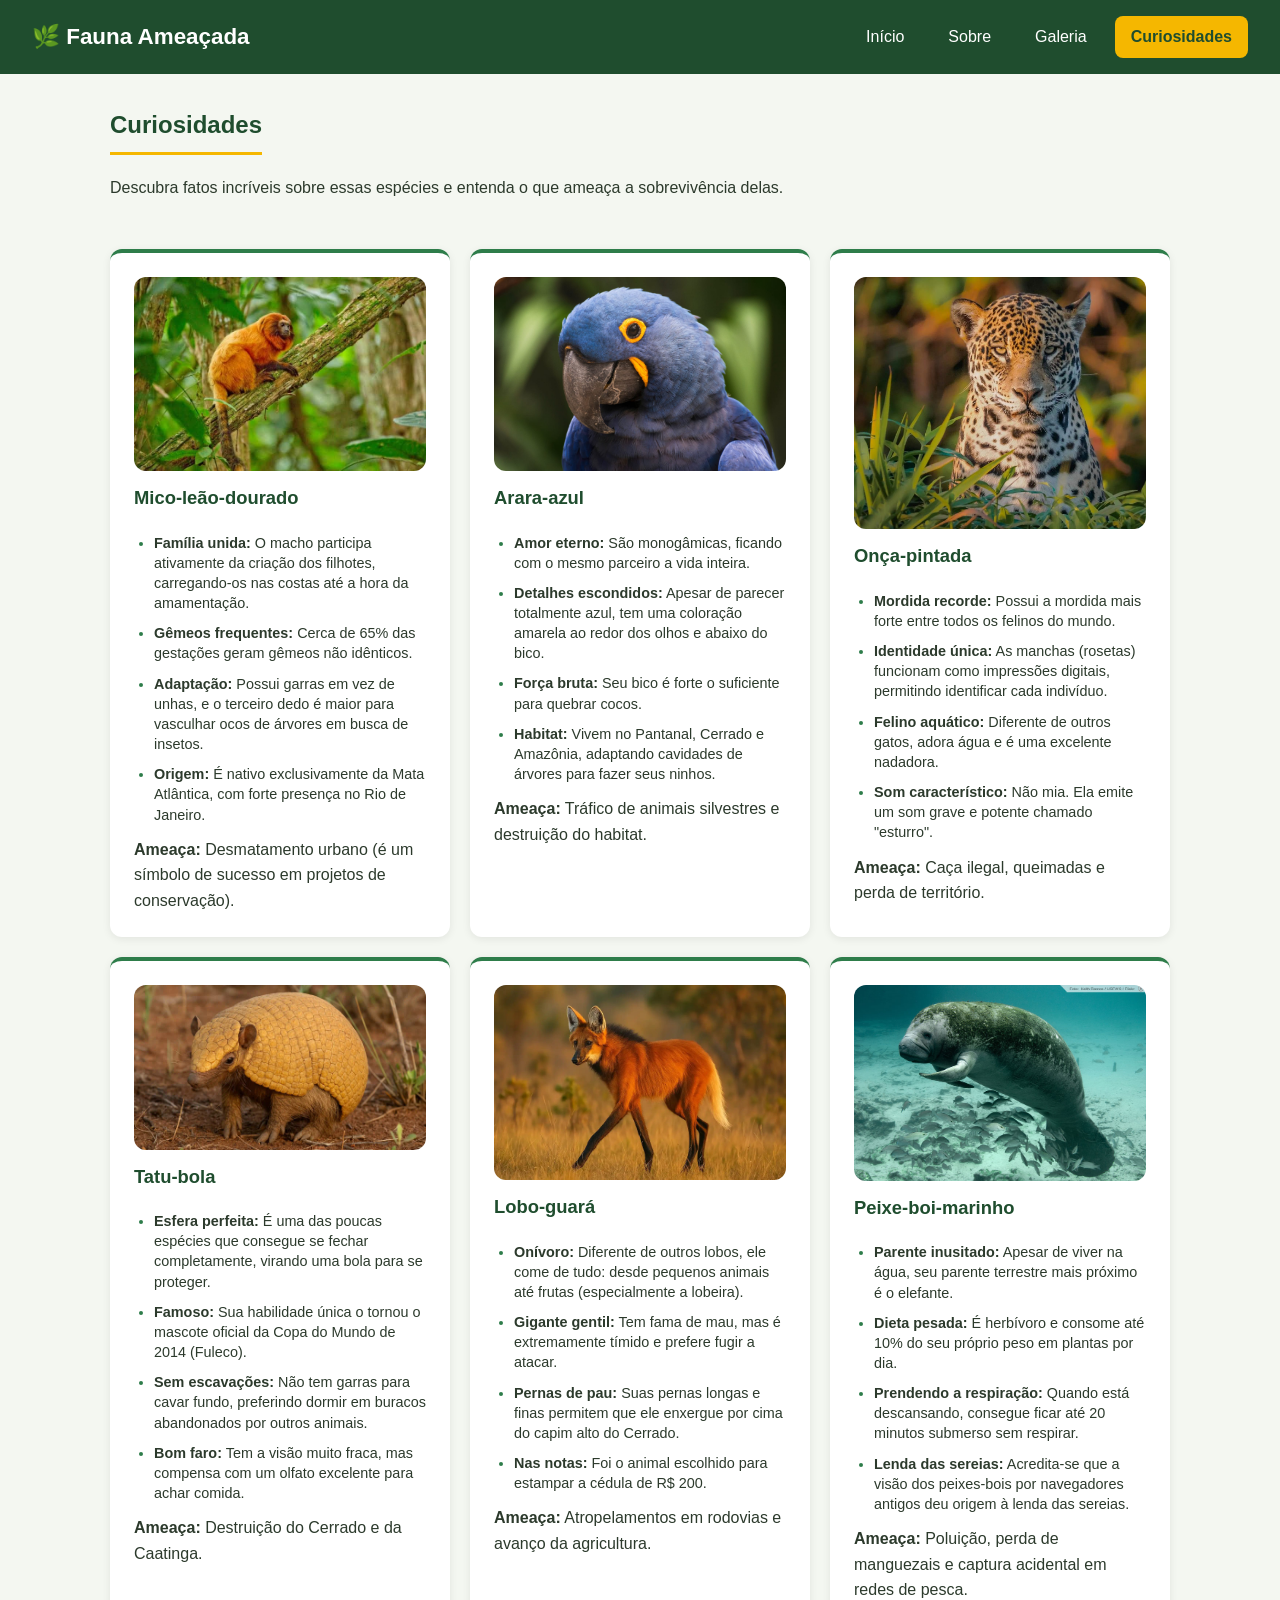
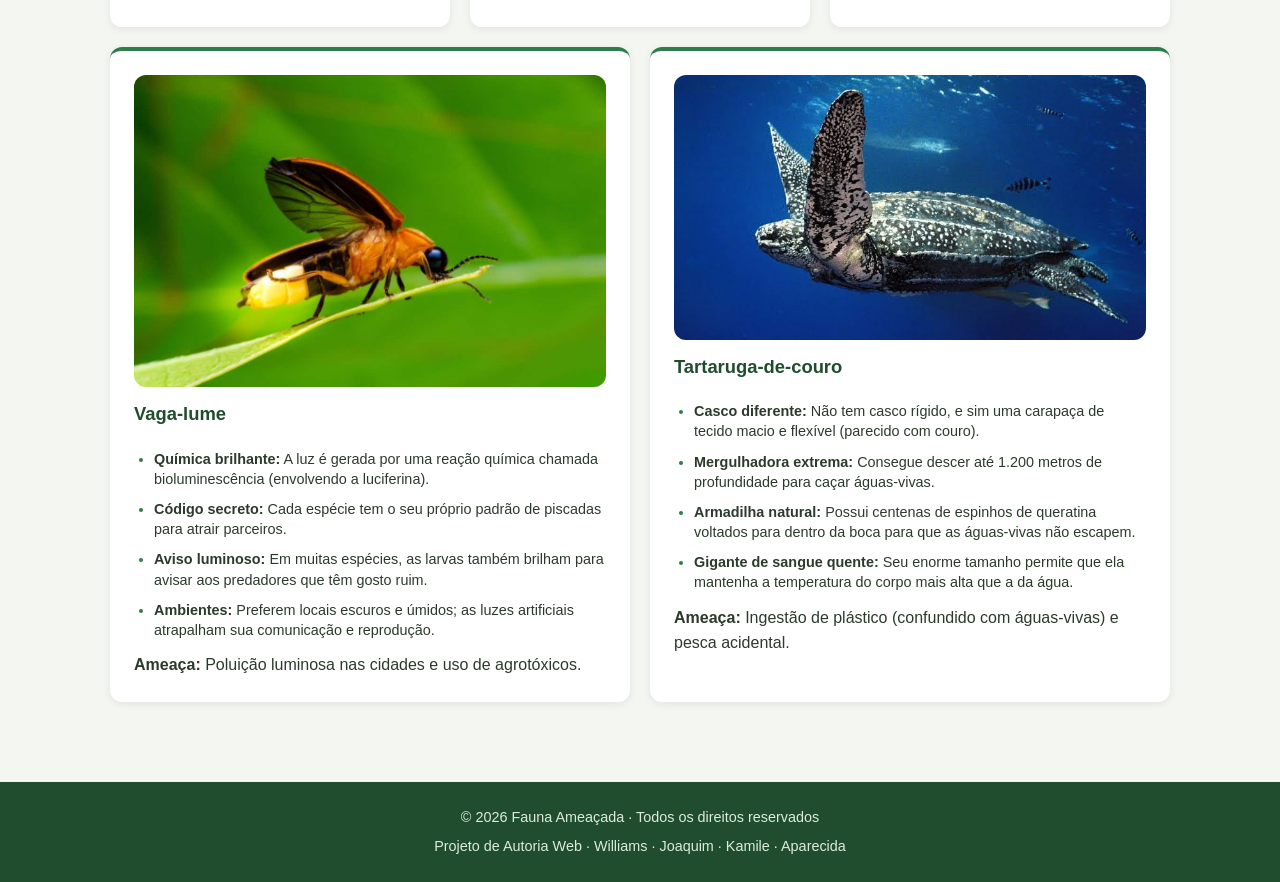
==== curiosidades.html @ 23c5c0a1 "Criar curiosidades.html" ====
<!DOCTYPE html>
<html lang="pt-BR">
<head>
    <meta charset="UTF-8">
    <meta name="viewport" content="width=device-width, initial-scale=1.0">
    <title>Animais brasileiros em extinção · Curiosidades</title>
    <link rel="stylesheet" href="style/style.css">
</head>
<body>
    <header class="site-header">
        <div class="logo">
            <a href="index.html">🌿 Fauna Ameaçada</a>
        </div>
        <nav class="menu">
            <ul>
                <li><a href="index.html">Início</a></li>
                <li><a href="sobre.html">Sobre</a></li>
                <li><a href="galeria.html">Galeria</a></li>
                <li><a class="ativo" href="curiosidades.html">Curiosidades</a></li>
            </ul>
        </nav>
    </header>

    <main>
        <section class="secao">
            <h1>Curiosidades</h1>
            <p>Descubra fatos incríveis sobre essas espécies e entenda o que ameaça a sobrevivência delas.</p>
        </section>

        <section class="secao">
            <div class="cards">

                <article class="card">
                    <img src="imgs/animais/mico-leao-dourado.jpeg" alt="Mico-leão-dourado" class="card-img">
                    <h3>Mico-leão-dourado</h3>
                    <ul>
                        <li><strong>Família unida:</strong> O macho participa ativamente da criação dos filhotes, carregando-os nas costas até a hora da amamentação.</li>
                        <li><strong>Gêmeos frequentes:</strong> Cerca de 65% das gestações geram gêmeos não idênticos.</li>
                        <li><strong>Adaptação:</strong> Possui garras em vez de unhas, e o terceiro dedo é maior para vasculhar ocos de árvores em busca de insetos.</li>
                        <li><strong>Origem:</strong> É nativo exclusivamente da Mata Atlântica, com forte presença no Rio de Janeiro.</li>
                    </ul>
                    <p class="ameaca"><b>Ameaça:</b> Desmatamento urbano (é um símbolo de sucesso em projetos de conservação).</p>
                </article>

                <article class="card">
                    <img src="imgs/animais/arara-azul.jpeg" alt="Arara-azul" class="card-img">
                    <h3>Arara-azul</h3>
                    <ul>
                        <li><strong>Amor eterno:</strong> São monogâmicas, ficando com o mesmo parceiro a vida inteira.</li>
                        <li><strong>Detalhes escondidos:</strong> Apesar de parecer totalmente azul, tem uma coloração amarela ao redor dos olhos e abaixo do bico.</li>
                        <li><strong>Força bruta:</strong> Seu bico é forte o suficiente para quebrar cocos.</li>
                        <li><strong>Habitat:</strong> Vivem no Pantanal, Cerrado e Amazônia, adaptando cavidades de árvores para fazer seus ninhos.</li>
                    </ul>
                    <p class="ameaca"><b>Ameaça:</b> Tráfico de animais silvestres e destruição do habitat.</p>
                </article>

                <article class="card">
                    <img src="imgs/animais/onca-pintada.jpeg" alt="Onça-pintada" class="card-img">
                    <h3>Onça-pintada</h3>
                    <ul>
                        <li><strong>Mordida recorde:</strong> Possui a mordida mais forte entre todos os felinos do mundo.</li>
                        <li><strong>Identidade única:</strong> As manchas (rosetas) funcionam como impressões digitais, permitindo identificar cada indivíduo.</li>
                        <li><strong>Felino aquático:</strong> Diferente de outros gatos, adora água e é uma excelente nadadora.</li>
                        <li><strong>Som característico:</strong> Não mia. Ela emite um som grave e potente chamado "esturro".</li>
                    </ul>
                    <p class="ameaca"><b>Ameaça:</b> Caça ilegal, queimadas e perda de território.</p>
                </article>

                <article class="card">
                    <img src="imgs/animais/tatu-bola.jpeg" alt="Tatu-bola" class="card-img">
                    <h3>Tatu-bola</h3>
                    <ul>
                        <li><strong>Esfera perfeita:</strong> É uma das poucas espécies que consegue se fechar completamente, virando uma bola para se proteger.</li>
                        <li><strong>Famoso:</strong> Sua habilidade única o tornou o mascote oficial da Copa do Mundo de 2014 (Fuleco).</li>
                        <li><strong>Sem escavações:</strong> Não tem garras para cavar fundo, preferindo dormir em buracos abandonados por outros animais.</li>
                        <li><strong>Bom faro:</strong> Tem a visão muito fraca, mas compensa com um olfato excelente para achar comida.</li>
                    </ul>
                    <p class="ameaca"><b>Ameaça:</b> Destruição do Cerrado e da Caatinga.</p>
                </article>

                <article class="card">
                    <img src="imgs/animais/lobo-guara.jpeg" alt="Lobo-guará" class="card-img">
                    <h3>Lobo-guará</h3>
                    <ul>
                        <li><strong>Onívoro:</strong> Diferente de outros lobos, ele come de tudo: desde pequenos animais até frutas (especialmente a lobeira).</li>
                        <li><strong>Gigante gentil:</strong> Tem fama de mau, mas é extremamente tímido e prefere fugir a atacar.</li>
                        <li><strong>Pernas de pau:</strong> Suas pernas longas e finas permitem que ele enxergue por cima do capim alto do Cerrado.</li>
                        <li><strong>Nas notas:</strong> Foi o animal escolhido para estampar a cédula de R$ 200.</li>
                    </ul>
                    <p class="ameaca"><b>Ameaça:</b> Atropelamentos em rodovias e avanço da agricultura.</p>
                </article>

                <article class="card">
                    <img src="imgs/animais/peixe-boi.jpeg" alt="Peixe-boi-marinho" class="card-img">
                    <h3>Peixe-boi-marinho</h3>
                    <ul>
                        <li><strong>Parente inusitado:</strong> Apesar de viver na água, seu parente terrestre mais próximo é o elefante.</li>
                        <li><strong>Dieta pesada:</strong> É herbívoro e consome até 10% do seu próprio peso em plantas por dia.</li>
                        <li><strong>Prendendo a respiração:</strong> Quando está descansando, consegue ficar até 20 minutos submerso sem respirar.</li>
                        <li><strong>Lenda das sereias:</strong> Acredita-se que a visão dos peixes-bois por navegadores antigos deu origem à lenda das sereias.</li>
                    </ul>
                    <p class="ameaca"><b>Ameaça:</b> Poluição, perda de manguezais e captura acidental em redes de pesca.</p>
                </article>

                <article class="card">
                    <img src="imgs/animais/vaga-lume.jpeg" alt="Vaga-lume" class="card-img">
                    <h3>Vaga-lume</h3>
                    <ul>
                        <li><strong>Química brilhante:</strong> A luz é gerada por uma reação química chamada bioluminescência (envolvendo a luciferina).</li>
                        <li><strong>Código secreto:</strong> Cada espécie tem o seu próprio padrão de piscadas para atrair parceiros.</li>
                        <li><strong>Aviso luminoso:</strong> Em muitas espécies, as larvas também brilham para avisar aos predadores que têm gosto ruim.</li>
                        <li><strong>Ambientes:</strong> Preferem locais escuros e úmidos; as luzes artificiais atrapalham sua comunicação e reprodução.</li>
                    </ul>
                    <p class="ameaca"><b>Ameaça:</b> Poluição luminosa nas cidades e uso de agrotóxicos.</p>
                </article>

                <article class="card">
                    <img src="imgs/animais/tartaruga-de-couro.jpeg" alt="Tartaruga-de-couro" class="card-img">
                    <h3>Tartaruga-de-couro</h3>
                    <ul>
                        <li><strong>Casco diferente:</strong> Não tem casco rígido, e sim uma carapaça de tecido macio e flexível (parecido com couro).</li>
                        <li><strong>Mergulhadora extrema:</strong> Consegue descer até 1.200 metros de profundidade para caçar águas-vivas.</li>
                        <li><strong>Armadilha natural:</strong> Possui centenas de espinhos de queratina voltados para dentro da boca para que as águas-vivas não escapem.</li>
                        <li><strong>Gigante de sangue quente:</strong> Seu enorme tamanho permite que ela mantenha a temperatura do corpo mais alta que a da água.</li>
                    </ul>
                    <p class="ameaca"><b>Ameaça:</b> Ingestão de plástico (confundido com águas-vivas) e pesca acidental.</p>
                </article>

            </div>
        </section>
    </main>

    <footer class="site-footer">
        <p>&copy; 2026 Fauna Ameaçada · Todos os direitos reservados</p>
        <p>Projeto de Autoria Web · Williams · Joaquim · Kamile · Aparecida</p>
    </footer>
</body>
</html>
---- style/style.css ----
* { margin: 0; padding: 0; box-sizing: border-box; }

body {
  font-family: "Segoe UI", Arial, sans-serif;
  background: #f4f7f1;
  color: #2c3a2c;
  line-height: 1.6;
  display: flex;
  flex-direction: column;
  min-height: 100vh;
}

a { text-decoration: none; color: inherit; }
img { max-width: 100%; display: block; border-radius: 12px; }

.site-header {
  background: #1f4d2e;
  color: #fff;
  padding: 16px 32px;
  display: flex;
  justify-content: space-between;
  align-items: center;
  flex-wrap: wrap;
  gap: 16px;
}

.logo a { font-size: 1.4rem; font-weight: bold; color: #fff; }

.menu ul { list-style: none; display: flex; gap: 12px; flex-wrap: wrap; }

.menu a {
  display: block;
  padding: 8px 16px;
  border-radius: 8px;
  color: #fff;
  text-align: center;
  white-space: nowrap;
}
.menu a:hover { background: #2e7d4a; }
.menu a.ativo { background: #f5b700; color: #1f4d2e; font-weight: bold; }

main {
  max-width: 1100px;
  width: 100%;
  margin: 0 auto;
  padding: 32px 20px;
  flex: 1;
}

.hero {
  display: flex;
  align-items: center;
  gap: 32px;
  flex-wrap: wrap;
  background: #dcecdc;
  border-radius: 20px;
  padding: 32px;
  margin-bottom: 48px;
}

.hero-texto { flex: 1 1 320px; }
.hero-texto h1 { font-size: 2.2rem; color: #1f4d2e; margin-bottom: 16px; }
.hero-texto p { margin-bottom: 14px; }
.hero-imagem { flex: 1 1 280px; max-width: 420px; }
.hero-imagem img { border-radius: 20px; box-shadow: 0 6px 20px rgba(0,0,0,.15); }

.botao {
  display: inline-block;
  background: #1f4d2e;
  color: #fff;
  padding: 12px 24px;
  border-radius: 8px;
  font-weight: bold;
  margin-top: 12px;
}
.botao:hover { background: #2e7d4a; }
.botao-pequeno { padding: 8px 16px; font-size: .9rem; }

.secao { margin-bottom: 48px; }

.secao h1,
.secao h2 {
  color: #1f4d2e;
  margin-bottom: 20px;
  padding-bottom: 8px;
  border-bottom: 3px solid #f5b700;
  display: inline-block;
}

.cards { display: flex; flex-wrap: wrap; gap: 20px; margin-top: 16px; }

.card {
  background: #fff;
  border-radius: 12px;
  padding: 24px;
  box-shadow: 0 2px 8px rgba(0,0,0,.08);
  flex: 1 1 260px;
  display: flex;
  flex-direction: column;
  gap: 12px;
  border-top: 4px solid #2e7d4a;
}

.card h3 { color: #1f4d2e; font-size: 1.15rem; }
.card p { flex-grow: 1; }

.galeria { display: flex; flex-wrap: wrap; gap: 20px; justify-content: center; }

.animal {
  background: #fff;
  border-radius: 16px;
  overflow: hidden;
  box-shadow: 0 2px 10px rgba(0,0,0,.1);
  flex: 1 1 240px;
  max-width: 260px;
  padding-bottom: 16px;
  text-align: center;
}

.animal img {
  width: 100%;
  height: 180px;
  object-fit: cover;
  border-radius: 0;
  margin-bottom: 12px;
}

.animal h3 { color: #1f4d2e; font-size: 1.05rem; margin-bottom: 4px; padding: 0 12px; }

.cientifico { font-style: italic; font-size: .85rem; color: #6b7a6b; padding: 0 12px; }

.status {
  display: inline-block;
  padding: 4px 12px;
  border-radius: 20px;
  font-size: .75rem;
  font-weight: bold;
  color: #fff;
  margin-bottom: 8px;
}
.status.vu { background: #e8a800; }
.status.en { background: #d9661a; }
.status.cr { background: #b81e1e; }

.populacao { font-size: .9rem; color: #1f4d2e; margin: 8px 12px; }
.populacao b { color: #b81e1e; }
.descricao { font-size: .85rem; color: #556655; padding: 0 12px; }

.site-footer {
  background: #1f4d2e;
  color: #dcecdc;
  text-align: center;
  padding: 24px;
  display: flex;
  flex-direction: column;
  gap: 6px;
  font-size: .9rem;
}

@media (max-width: 700px) {
  .site-header {
    flex-direction: column;
    align-items: stretch;
    padding: 16px 20px;
  }
  .logo a { display: block; text-align: center; }
  .menu ul { justify-content: center; gap: 8px; }
  .menu a { padding: 8px 12px; font-size: .9rem; }
  .hero { flex-direction: column; padding: 24px; }
  .hero-texto h1 { font-size: 1.6rem; }
  .animal { max-width: 100%; }
}

@media (max-width: 420px) {
  .menu ul { flex-direction: column; gap: 6px; }
  .menu a { padding: 10px; background: rgba(255, 255, 255, .08); }
}


.card ul {
  padding-left: 20px;
  margin-top: 8px;
  display: flex;
  flex-direction: column;
  gap: 10px;
}

.card li {
  font-size: 0.9rem;
  line-height: 1.4;
  color: #2c3a2c;
}

.card li::marker {
  color: #2e7d4a;
}
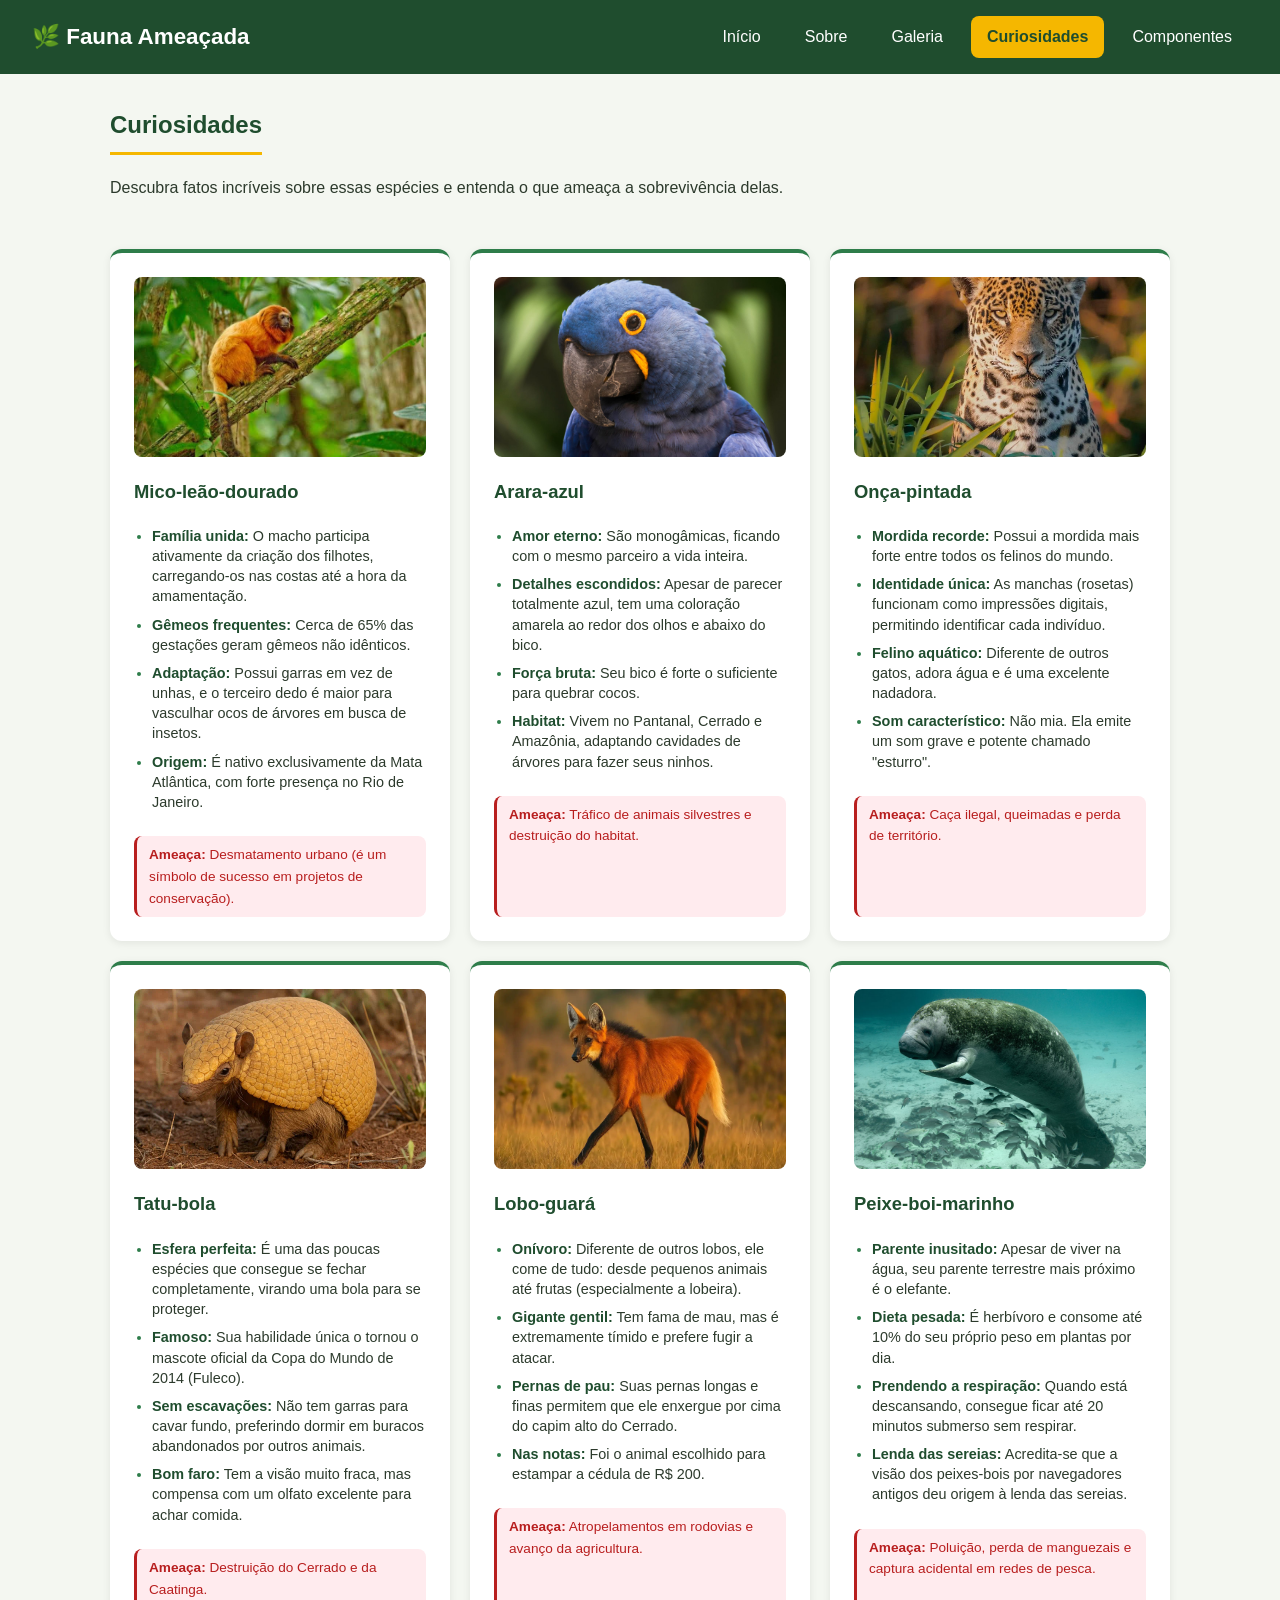
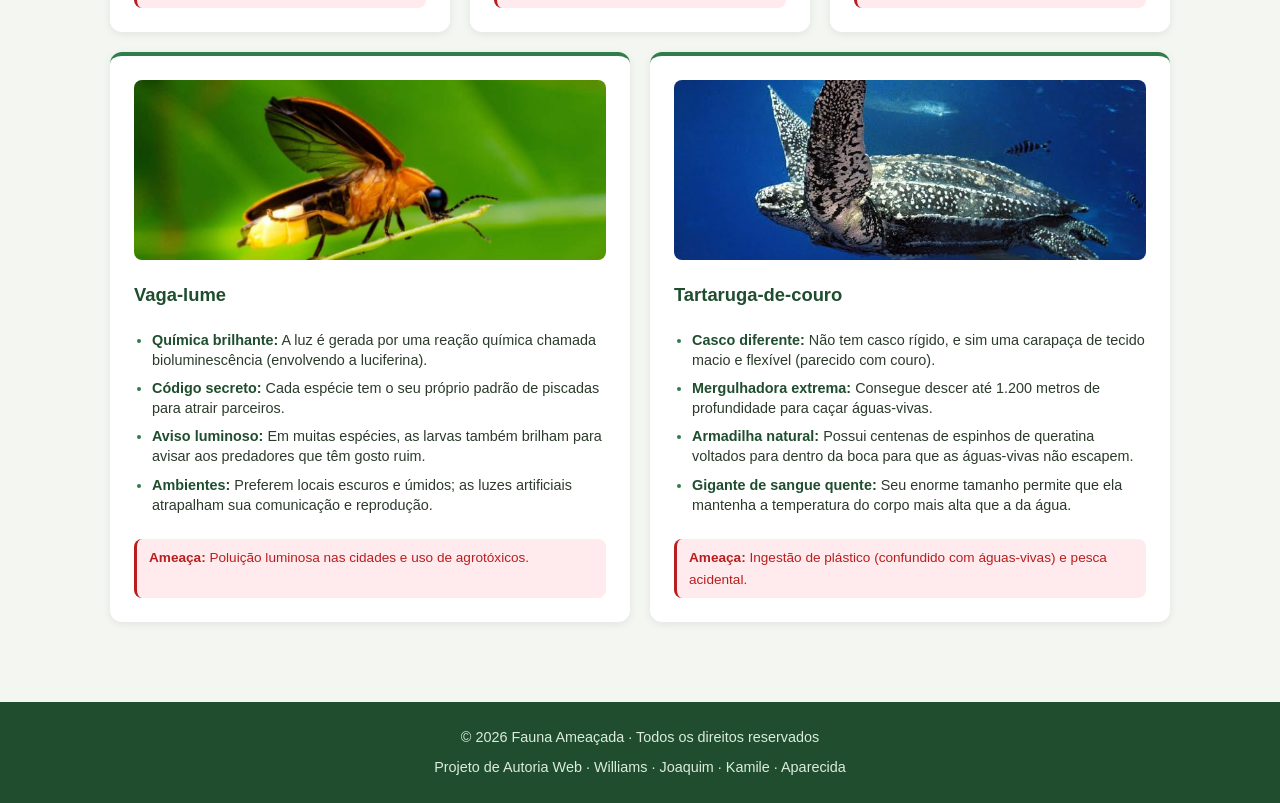
==== commit cec3fb07: "Atualizar o curiosidades.html adicionado o nav de componentes.html" ====
--- a/curiosidades.html
+++ b/curiosidades.html
@@ -17,6 +17,7 @@
                 <li><a href="sobre.html">Sobre</a></li>
                 <li><a href="galeria.html">Galeria</a></li>
                 <li><a class="ativo" href="curiosidades.html">Curiosidades</a></li>
+                <li><a href="componentes.html">Componentes</a></li>
             </ul>
         </nav>
     </header>
--- a/style/style.css
+++ b/style/style.css
@@ -193,4 +193,44 @@
 
 .card li::marker {
   color: #2e7d4a;
+}
+
+.card-img {
+  width: 100%;
+  height: 180px;
+  object-fit: cover; /* Corta a imagem bonitinha sem achatar */
+  border-radius: 8px;
+  margin-bottom: 8px;
+}
+
+.card ul {
+  padding-left: 18px;
+  margin-bottom: 12px;
+  display: flex;
+  flex-direction: column;
+  gap: 8px;
+}
+
+.card li {
+  font-size: 0.9rem;
+  line-height: 1.4;
+  color: #2c3a2c;
+}
+
+.card li strong {
+  color: #1f4d2e;
+}
+
+.card li::marker {
+  color: #2e7d4a;
+}
+
+.ameaca {
+  font-size: 0.85rem;
+  background: #ffebee;
+  padding: 8px 12px;
+  border-radius: 8px;
+  color: #b81e1e;
+  margin-top: auto;
+  border-left: 3px solid #b81e1e;
 }
